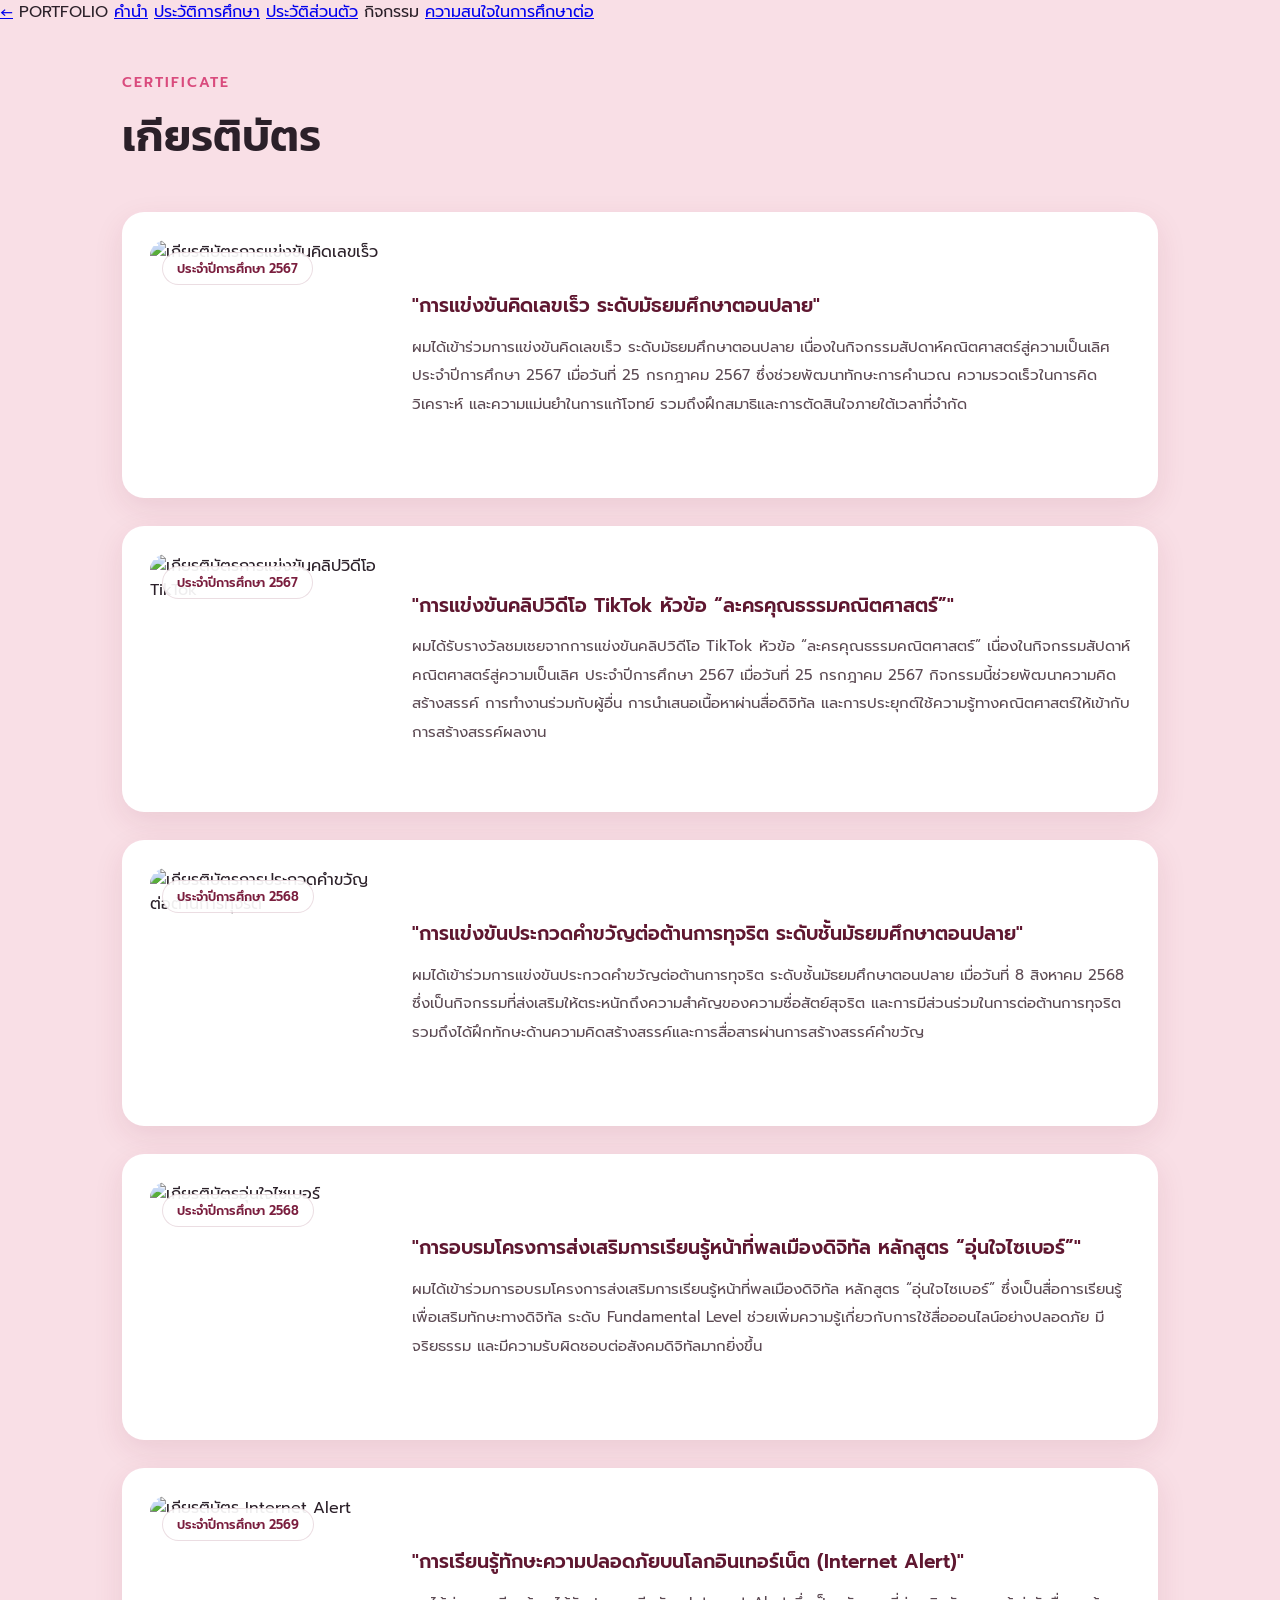
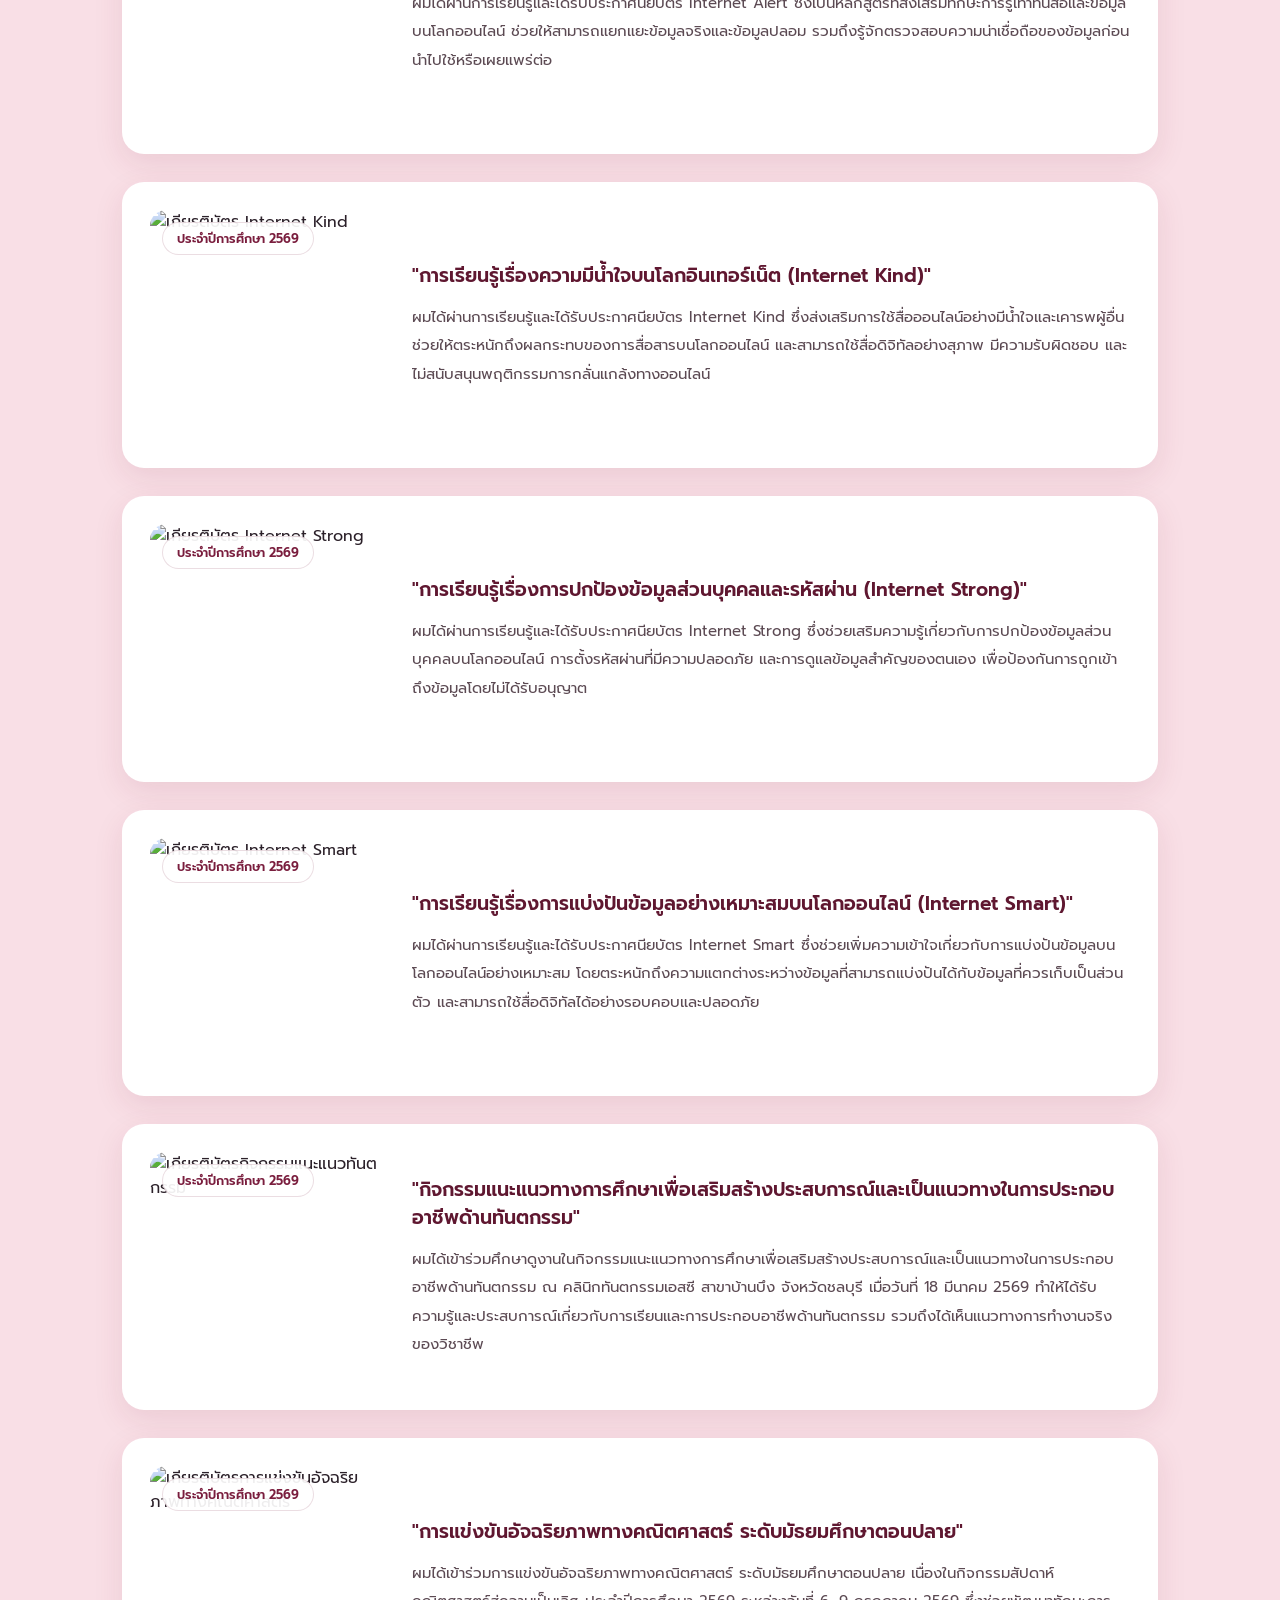
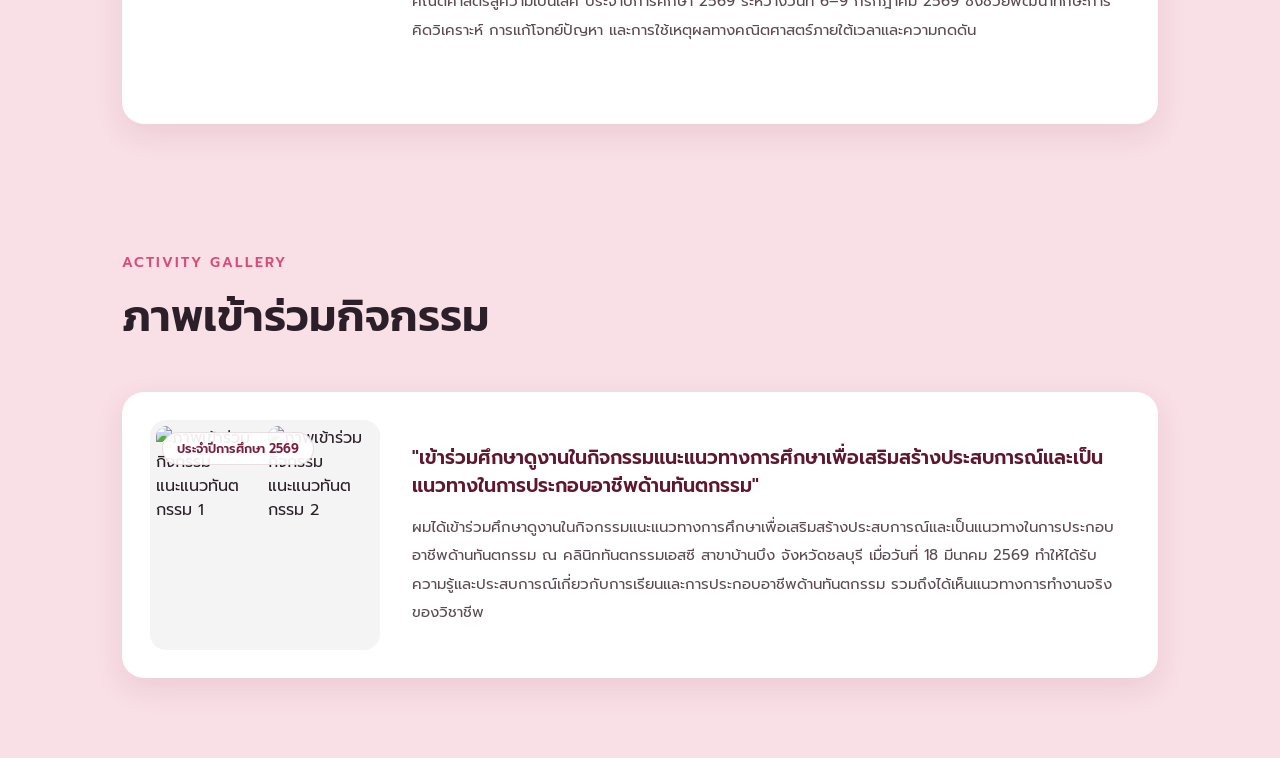
==== activity.html @ 3daf489c "Update activity.html" ====
<!DOCTYPE html>
<html lang="th">
<head>
<meta charset="UTF-8">
<meta name="viewport" content="width=device-width, initial-scale=1.0">
<title>กิจกรรม | Portfolio เอกครินทร์ หงษ์วิเศษ</title>
<link rel="preconnect" href="https://fonts.googleapis.com">
<link href="https://fonts.googleapis.com/css2?family=Kanit:wght@300;400;500;600;700&family=Prompt:wght@300;400;500;600&display=swap" rel="stylesheet">
<link rel="stylesheet" href="styles.css">
<style>
  :root{
    --maroon:#7a1e3e;
    --maroon-dark:#5f1730;
    --pink-bg:#f9dfe6;
    --pink-pill:#e85f8f;
    --pink-pill-dark:#d94b7d;
    --pink-photo:#f2b8c9;
    --ink:#2b2029;
    --ink-soft:#5c4a53;
    --card-bg:#ffffff;
    --card-shadow: 0 10px 30px rgba(122,30,62,0.10);
  }

  *{box-sizing:border-box;}
  html,body{margin:0;padding:0;}
  body{
    font-family:'Prompt','Kanit',sans-serif;
    background:var(--pink-bg);
    color:var(--ink);
    min-height:100vh;
  }

  /* ---------- Header ---------- */
  .page-head{
    max-width:1100px;
    margin:0 auto;
    padding:48px 32px 8px;
  }
  .eyebrow{
    color:var(--pink-pill-dark);
    font-weight:600;
    letter-spacing:2px;
    font-size:14px;
    margin:0 0 10px;
  }
  h1.title{
    font-family:'Kanit',sans-serif;
    font-size:44px;
    font-weight:600;
    margin:0 0 36px;
    color:var(--ink);
  }

  /* ---------- Cert list ---------- */
  .cert-list{
    max-width:1100px;
    margin:0 auto;
    padding:0 32px 80px;
    display:flex;
    flex-direction:column;
    gap:28px;
  }

  .cert-card{
    background:var(--card-bg);
    border-radius:22px;
    box-shadow:var(--card-shadow);
    padding:28px;
    display:grid;
    grid-template-columns:230px 1fr;
    gap:32px;
  }

  /* ---------- Photo box: only the image, shown in full ---------- */
  .cert-photo{
    position:relative;
    background:#ffffff;
    border-radius:16px;
    min-height:230px;
    overflow:hidden;
    display:flex;
    align-items:center;
    justify-content:center;
  }
  .cert-photo img{
    width:100%;
    height:100%;
    object-fit:contain;
    display:block;
  }

  /* ---------- Photo box variant: 2 photos side by side ---------- */
  .cert-photo--double{
    display:grid;
    grid-template-columns:1fr 1fr;
    gap:6px;
    padding:6px;
    background:#f4f4f4;
  }
  .cert-photo--double img{
    width:100%;
    height:100%;
    object-fit:cover;
    border-radius:10px;
  }

  .year-tag{
    position:absolute;
    top:12px;
    left:12px;
    background:rgba(255,255,255,0.92);
    color:var(--maroon);
    font-size:12.5px;
    font-weight:600;
    padding:6px 14px;
    border-radius:999px;
    border:1px solid rgba(122,30,62,0.15);
    z-index:2;
  }

  .cert-body{
    display:flex;
    flex-direction:column;
    justify-content:center;
  }
  .cert-title{
    font-size:19px;
    font-weight:600;
    color:var(--maroon-dark);
    margin:0 0 12px;
    line-height:1.5;
  }
  .cert-desc{
    font-size:15px;
    line-height:1.9;
    color:var(--ink-soft);
    margin:0;
  }

  /* ---------- Responsive ---------- */
  @media (max-width: 760px){
    .page-head{padding:32px 18px 4px;}
    h1.title{font-size:32px;}
    .cert-list{padding:0 18px 60px; gap:20px;}
    .cert-card{
      grid-template-columns:1fr;
      padding:18px;
      gap:16px;
    }
    .cert-photo{min-height:190px;}
    .cert-photo--double{min-height:190px;}
  }
</style>
</head>
<body>

<nav class="topnav">
    <div class="topnav-inner">
        <a href="index.html" class="nav-back" aria-label="กลับหน้าแรก">&#8592;</a>
        <span class="nav-brand">PORTFOLIO</span>
        <a href="intro.html" class="nav-tab">คำนำ</a>
        <a href="education.html" class="nav-tab">ประวัติการศึกษา</a>
        <a href="profile.html" class="nav-tab">ประวัติส่วนตัว</a>
        <span class="nav-tab is-active">กิจกรรม</span>
        <a href="interests.html" class="nav-tab">ความสนใจในการศึกษาต่อ</a>
    </div>
</nav>

  <header class="page-head">
    <p class="eyebrow">CERTIFICATE</p>
    <h1 class="title">เกียรติบัตร</h1>
  </header>

  <main class="cert-list">

    <!-- 1 -->
    <article class="cert-card">
      <div class="cert-photo">
        <img src="images/cert-01.jpg" alt="เกียรติบัตรการแข่งขันคิดเลขเร็ว">
        <span class="year-tag">ประจำปีการศึกษา 2567</span>
      </div>
      <div class="cert-body">
        <p class="cert-title">"การแข่งขันคิดเลขเร็ว ระดับมัธยมศึกษาตอนปลาย"</p>
        <p class="cert-desc">ผมได้เข้าร่วมการแข่งขันคิดเลขเร็ว ระดับมัธยมศึกษาตอนปลาย เนื่องในกิจกรรมสัปดาห์คณิตศาสตร์สู่ความเป็นเลิศ ประจำปีการศึกษา 2567 เมื่อวันที่ 25 กรกฎาคม 2567 ซึ่งช่วยพัฒนาทักษะการคำนวณ ความรวดเร็วในการคิดวิเคราะห์ และความแม่นยำในการแก้โจทย์ รวมถึงฝึกสมาธิและการตัดสินใจภายใต้เวลาที่จำกัด</p>
      </div>
    </article>

    <!-- 2 -->
    <article class="cert-card">
      <div class="cert-photo">
        <img src="images/cert-02.jpg" alt="เกียรติบัตรการแข่งขันคลิปวิดีโอ TikTok">
        <span class="year-tag">ประจำปีการศึกษา 2567</span>
      </div>
      <div class="cert-body">
        <p class="cert-title">"การแข่งขันคลิปวิดีโอ TikTok หัวข้อ “ละครคุณธรรมคณิตศาสตร์”"</p>
        <p class="cert-desc">ผมได้รับรางวัลชมเชยจากการแข่งขันคลิปวิดีโอ TikTok หัวข้อ “ละครคุณธรรมคณิตศาสตร์” เนื่องในกิจกรรมสัปดาห์คณิตศาสตร์สู่ความเป็นเลิศ ประจำปีการศึกษา 2567 เมื่อวันที่ 25 กรกฎาคม 2567 กิจกรรมนี้ช่วยพัฒนาความคิดสร้างสรรค์ การทำงานร่วมกับผู้อื่น การนำเสนอเนื้อหาผ่านสื่อดิจิทัล และการประยุกต์ใช้ความรู้ทางคณิตศาสตร์ให้เข้ากับการสร้างสรรค์ผลงาน</p>
      </div>
    </article>

    <!-- 3 -->
    <article class="cert-card">
      <div class="cert-photo">
        <img src="images/cert-03.jpg" alt="เกียรติบัตรการประกวดคำขวัญต่อต้านการทุจริต">
        <span class="year-tag">ประจำปีการศึกษา 2568</span>
      </div>
      <div class="cert-body">
        <p class="cert-title">"การแข่งขันประกวดคำขวัญต่อต้านการทุจริต ระดับชั้นมัธยมศึกษาตอนปลาย"</p>
        <p class="cert-desc">ผมได้เข้าร่วมการแข่งขันประกวดคำขวัญต่อต้านการทุจริต ระดับชั้นมัธยมศึกษาตอนปลาย เมื่อวันที่ 8 สิงหาคม 2568 ซึ่งเป็นกิจกรรมที่ส่งเสริมให้ตระหนักถึงความสำคัญของความซื่อสัตย์สุจริต และการมีส่วนร่วมในการต่อต้านการทุจริต รวมถึงได้ฝึกทักษะด้านความคิดสร้างสรรค์และการสื่อสารผ่านการสร้างสรรค์คำขวัญ</p>
      </div>
    </article>

    <!-- 4 -->
    <article class="cert-card">
      <div class="cert-photo">
        <img src="images/cert-04.jpg" alt="เกียรติบัตรอุ่นใจไซเบอร์">
        <span class="year-tag">ประจำปีการศึกษา 2568</span>
      </div>
      <div class="cert-body">
        <p class="cert-title">"การอบรมโครงการส่งเสริมการเรียนรู้หน้าที่พลเมืองดิจิทัล หลักสูตร “อุ่นใจไซเบอร์”"</p>
        <p class="cert-desc">ผมได้เข้าร่วมการอบรมโครงการส่งเสริมการเรียนรู้หน้าที่พลเมืองดิจิทัล หลักสูตร “อุ่นใจไซเบอร์” ซึ่งเป็นสื่อการเรียนรู้เพื่อเสริมทักษะทางดิจิทัล ระดับ Fundamental Level ช่วยเพิ่มความรู้เกี่ยวกับการใช้สื่อออนไลน์อย่างปลอดภัย มีจริยธรรม และมีความรับผิดชอบต่อสังคมดิจิทัลมากยิ่งขึ้น</p>
      </div>
    </article>

    <!-- 5 -->
    <article class="cert-card">
      <div class="cert-photo">
        <img src="images/cert-05.jpg" alt="เกียรติบัตร Internet Alert">
        <span class="year-tag">ประจำปีการศึกษา 2569</span>
      </div>
      <div class="cert-body">
        <p class="cert-title">"การเรียนรู้ทักษะความปลอดภัยบนโลกอินเทอร์เน็ต (Internet Alert)"</p>
        <p class="cert-desc">ผมได้ผ่านการเรียนรู้และได้รับประกาศนียบัตร Internet Alert ซึ่งเป็นหลักสูตรที่ส่งเสริมทักษะการรู้เท่าทันสื่อและข้อมูลบนโลกออนไลน์ ช่วยให้สามารถแยกแยะข้อมูลจริงและข้อมูลปลอม รวมถึงรู้จักตรวจสอบความน่าเชื่อถือของข้อมูลก่อนนำไปใช้หรือเผยแพร่ต่อ</p>
      </div>
    </article>

    <!-- 6 -->
    <article class="cert-card">
      <div class="cert-photo">
        <img src="images/cert-06.jpg" alt="เกียรติบัตร Internet Kind">
        <span class="year-tag">ประจำปีการศึกษา 2569</span>
      </div>
      <div class="cert-body">
        <p class="cert-title">"การเรียนรู้เรื่องความมีน้ำใจบนโลกอินเทอร์เน็ต (Internet Kind)"</p>
        <p class="cert-desc">ผมได้ผ่านการเรียนรู้และได้รับประกาศนียบัตร Internet Kind ซึ่งส่งเสริมการใช้สื่อออนไลน์อย่างมีน้ำใจและเคารพผู้อื่น ช่วยให้ตระหนักถึงผลกระทบของการสื่อสารบนโลกออนไลน์ และสามารถใช้สื่อดิจิทัลอย่างสุภาพ มีความรับผิดชอบ และไม่สนับสนุนพฤติกรรมการกลั่นแกล้งทางออนไลน์</p>
      </div>
    </article>

    <!-- 7 -->
    <article class="cert-card">
      <div class="cert-photo">
        <img src="images/cert-07.jpg" alt="เกียรติบัตร Internet Strong">
        <span class="year-tag">ประจำปีการศึกษา 2569</span>
      </div>
      <div class="cert-body">
        <p class="cert-title">"การเรียนรู้เรื่องการปกป้องข้อมูลส่วนบุคคลและรหัสผ่าน (Internet Strong)"</p>
        <p class="cert-desc">ผมได้ผ่านการเรียนรู้และได้รับประกาศนียบัตร Internet Strong ซึ่งช่วยเสริมความรู้เกี่ยวกับการปกป้องข้อมูลส่วนบุคคลบนโลกออนไลน์ การตั้งรหัสผ่านที่มีความปลอดภัย และการดูแลข้อมูลสำคัญของตนเอง เพื่อป้องกันการถูกเข้าถึงข้อมูลโดยไม่ได้รับอนุญาต</p>
      </div>
    </article>

    <!-- 8 -->
    <article class="cert-card">
      <div class="cert-photo">
        <img src="images/cert-08.jpg" alt="เกียรติบัตร Internet Smart">
        <span class="year-tag">ประจำปีการศึกษา 2569</span>
      </div>
      <div class="cert-body">
        <p class="cert-title">"การเรียนรู้เรื่องการแบ่งปันข้อมูลอย่างเหมาะสมบนโลกออนไลน์ (Internet Smart)"</p>
        <p class="cert-desc">ผมได้ผ่านการเรียนรู้และได้รับประกาศนียบัตร Internet Smart ซึ่งช่วยเพิ่มความเข้าใจเกี่ยวกับการแบ่งปันข้อมูลบนโลกออนไลน์อย่างเหมาะสม โดยตระหนักถึงความแตกต่างระหว่างข้อมูลที่สามารถแบ่งปันได้กับข้อมูลที่ควรเก็บเป็นส่วนตัว และสามารถใช้สื่อดิจิทัลได้อย่างรอบคอบและปลอดภัย</p>
      </div>
    </article>

    <!-- 9 -->
    <article class="cert-card">
      <div class="cert-photo">
        <img src="images/cert-09.jpg" alt="เกียรติบัตรกิจกรรมแนะแนวทันตกรรม">
        <span class="year-tag">ประจำปีการศึกษา 2569</span>
      </div>
      <div class="cert-body">
        <p class="cert-title">"กิจกรรมแนะแนวทางการศึกษาเพื่อเสริมสร้างประสบการณ์และเป็นแนวทางในการประกอบอาชีพด้านทันตกรรม"</p>
        <p class="cert-desc">ผมได้เข้าร่วมศึกษาดูงานในกิจกรรมแนะแนวทางการศึกษาเพื่อเสริมสร้างประสบการณ์และเป็นแนวทางในการประกอบอาชีพด้านทันตกรรม ณ คลินิกทันตกรรมเอสซี สาขาบ้านบึง จังหวัดชลบุรี เมื่อวันที่ 18 มีนาคม 2569 ทำให้ได้รับความรู้และประสบการณ์เกี่ยวกับการเรียนและการประกอบอาชีพด้านทันตกรรม รวมถึงได้เห็นแนวทางการทำงานจริงของวิชาชีพ</p>
      </div>
    </article>

    <!-- 10 -->
    <article class="cert-card">
      <div class="cert-photo">
        <img src="images/cert-10.jpg" alt="เกียรติบัตรการแข่งขันอัจฉริยภาพทางคณิตศาสตร์">
        <span class="year-tag">ประจำปีการศึกษา 2569</span>
      </div>
      <div class="cert-body">
        <p class="cert-title">"การแข่งขันอัจฉริยภาพทางคณิตศาสตร์ ระดับมัธยมศึกษาตอนปลาย"</p>
        <p class="cert-desc">ผมได้เข้าร่วมการแข่งขันอัจฉริยภาพทางคณิตศาสตร์ ระดับมัธยมศึกษาตอนปลาย เนื่องในกิจกรรมสัปดาห์คณิตศาสตร์สู่ความเป็นเลิศ ประจำปีการศึกษา 2569 ระหว่างวันที่ 6–9 กรกฎาคม 2569 ซึ่งช่วยพัฒนาทักษะการคิดวิเคราะห์ การแก้โจทย์ปัญหา และการใช้เหตุผลทางคณิตศาสตร์ภายใต้เวลาและความกดดัน</p>
      </div>
    </article>

  </main>

  <header class="page-head">
    <p class="eyebrow">ACTIVITY GALLERY</p>
    <h1 class="title">ภาพเข้าร่วมกิจกรรม</h1>
  </header>

  <main class="cert-list">

    <!-- Activity 1 -->
    <article class="cert-card">
      <div class="cert-photo cert-photo--double">
        <img src="images/activity-01-1.jpg" alt="ภาพเข้าร่วมกิจกรรมแนะแนวทันตกรรม 1">
        <img src="images/activity-01-2.jpg" alt="ภาพเข้าร่วมกิจกรรมแนะแนวทันตกรรม 2">
        <span class="year-tag">ประจำปีการศึกษา 2569</span>
      </div>
      <div class="cert-body">
        <p class="cert-title">"เข้าร่วมศึกษาดูงานในกิจกรรมแนะแนวทางการศึกษาเพื่อเสริมสร้างประสบการณ์และเป็นแนวทางในการประกอบอาชีพด้านทันตกรรม"</p>
        <p class="cert-desc">ผมได้เข้าร่วมศึกษาดูงานในกิจกรรมแนะแนวทางการศึกษาเพื่อเสริมสร้างประสบการณ์และเป็นแนวทางในการประกอบอาชีพด้านทันตกรรม ณ คลินิกทันตกรรมเอสซี สาขาบ้านบึง จังหวัดชลบุรี เมื่อวันที่ 18 มีนาคม 2569 ทำให้ได้รับความรู้และประสบการณ์เกี่ยวกับการเรียนและการประกอบอาชีพด้านทันตกรรม รวมถึงได้เห็นแนวทางการทำงานจริงของวิชาชีพ</p>
      </div>
    </article>

  </main>

</body>
</html>
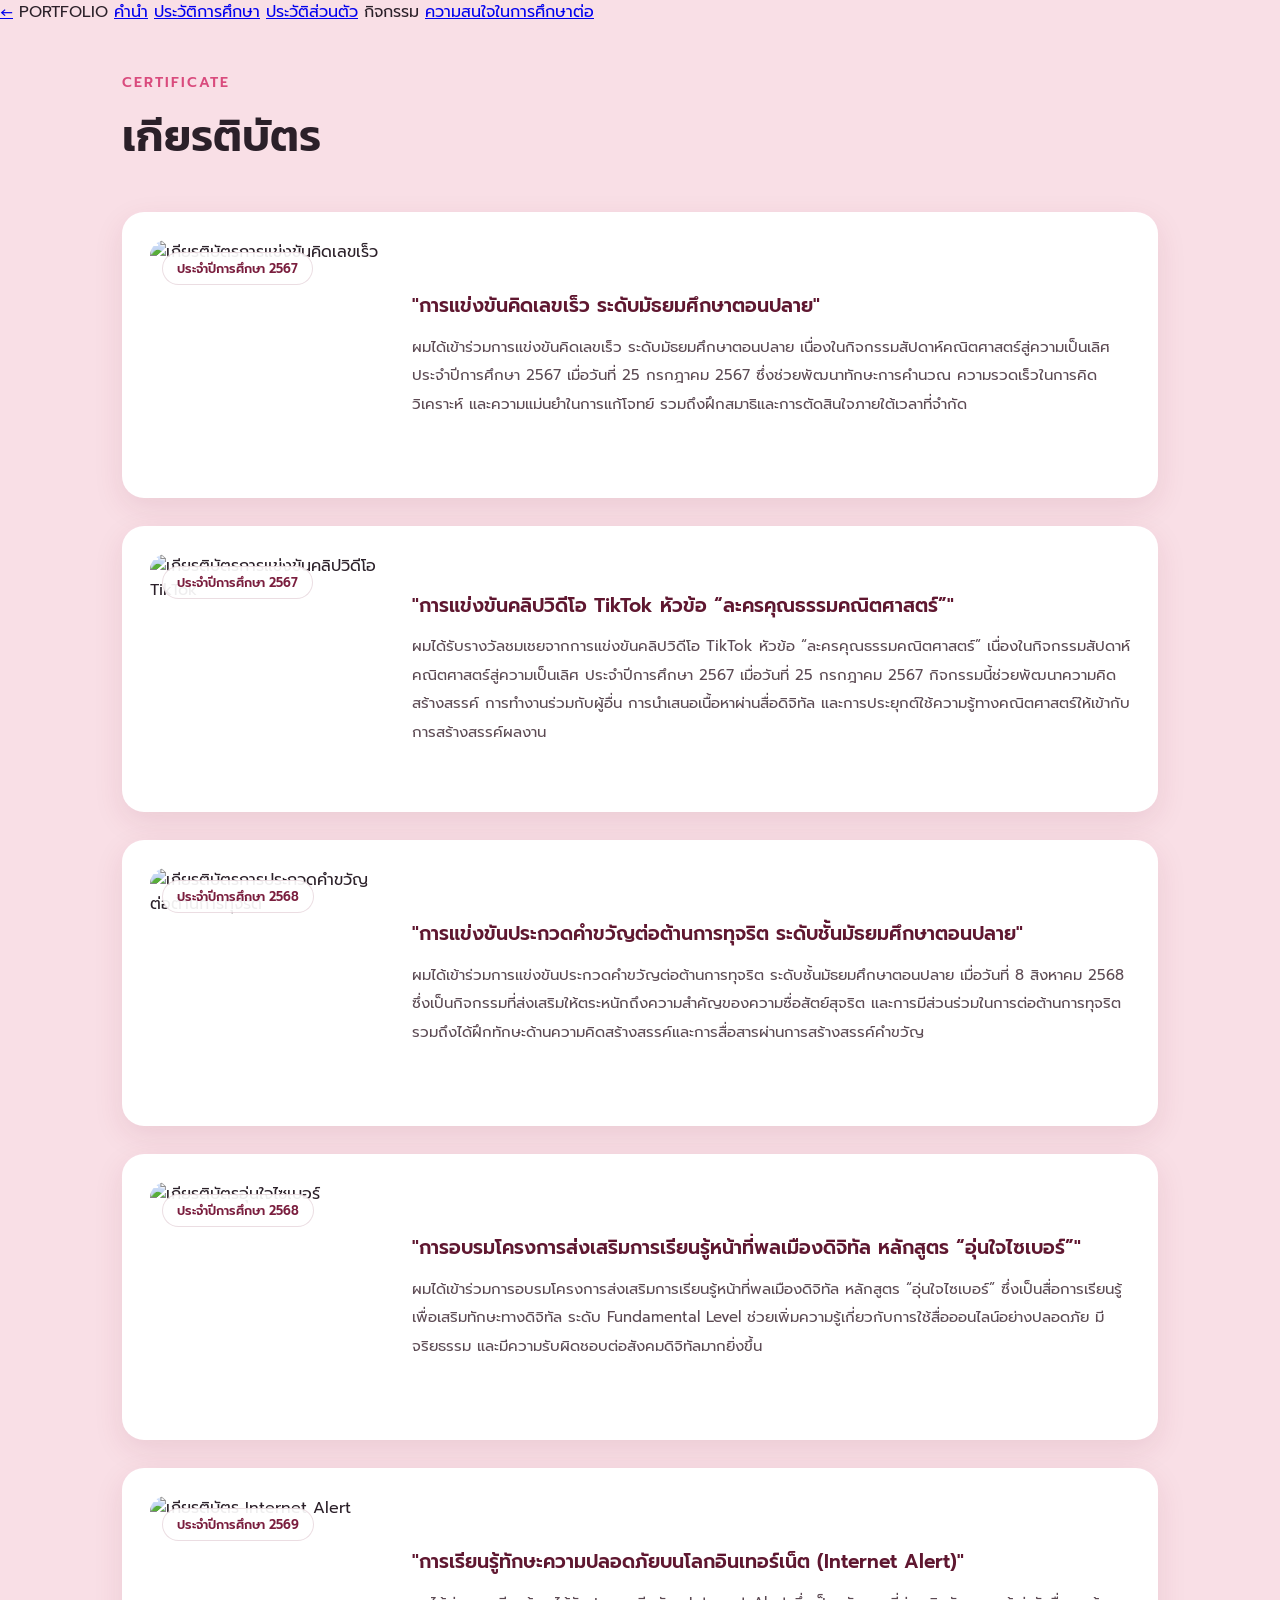
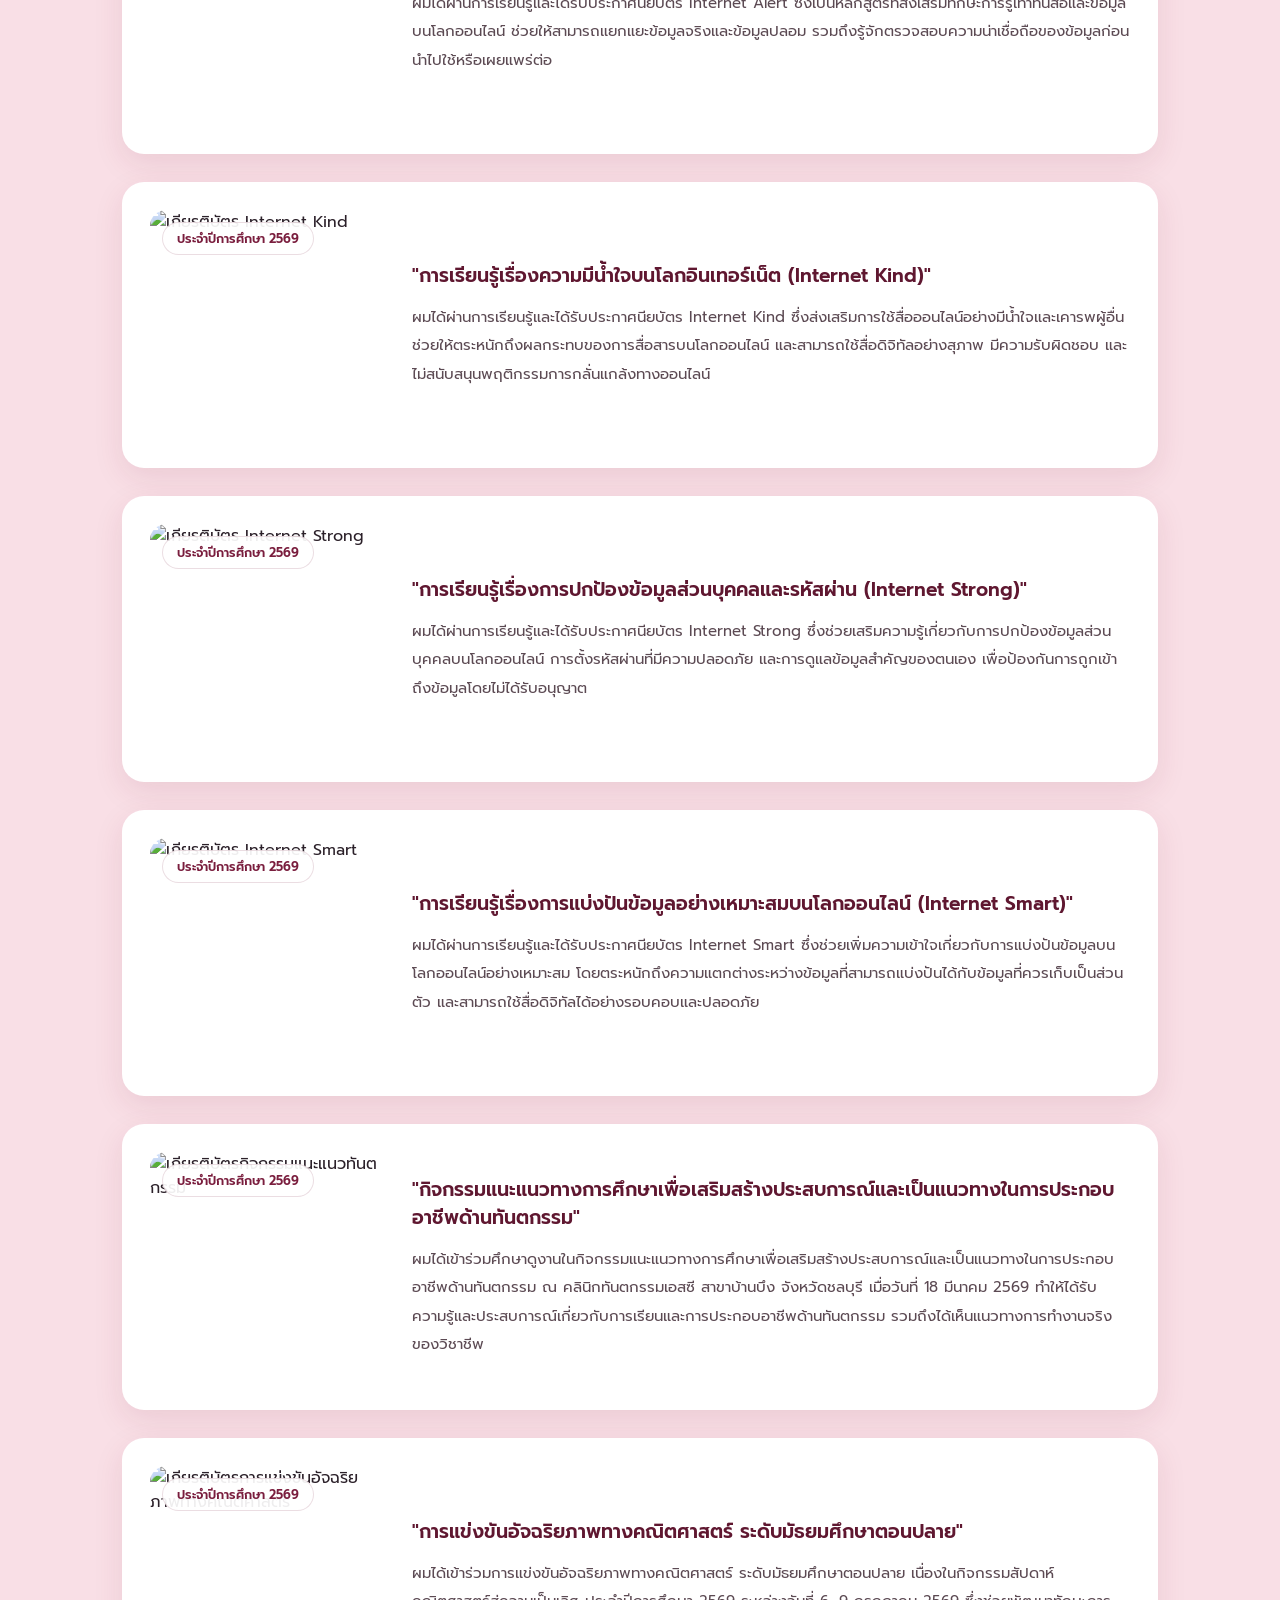
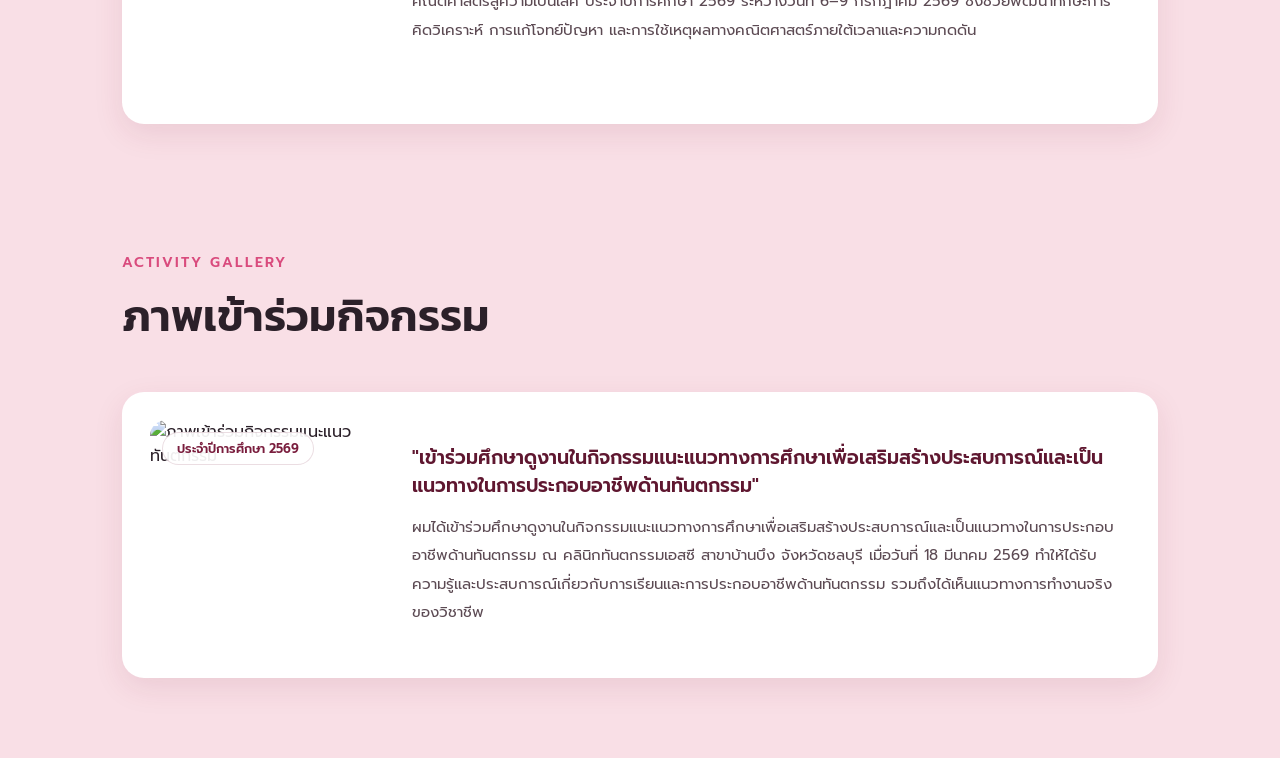
==== commit d998ffcb: "Update activity.html" ====
--- a/activity.html
+++ b/activity.html
@@ -3,7 +3,7 @@
 <head>
 <meta charset="UTF-8">
 <meta name="viewport" content="width=device-width, initial-scale=1.0">
-<title>กิจกรรม | Portfolio เอกครินทร์ หงษ์วิเศษ</title>
+<title>เกียรติบัตร | Portfolio เอกครินทร์ หงษ์วิเศษ</title>
 <link rel="preconnect" href="https://fonts.googleapis.com">
 <link href="https://fonts.googleapis.com/css2?family=Kanit:wght@300;400;500;600;700&family=Prompt:wght@300;400;500;600&display=swap" rel="stylesheet">
 <link rel="stylesheet" href="styles.css">
@@ -304,9 +304,8 @@
 
     <!-- Activity 1 -->
     <article class="cert-card">
-      <div class="cert-photo cert-photo--double">
-        <img src="images/activity-01-1.jpg" alt="ภาพเข้าร่วมกิจกรรมแนะแนวทันตกรรม 1">
-        <img src="images/activity-01-2.jpg" alt="ภาพเข้าร่วมกิจกรรมแนะแนวทันตกรรม 2">
+      <div class="cert-photo">
+        <img src="images/activity-01.jpg" alt="ภาพเข้าร่วมกิจกรรมแนะแนวทันตกรรม">
         <span class="year-tag">ประจำปีการศึกษา 2569</span>
       </div>
       <div class="cert-body">
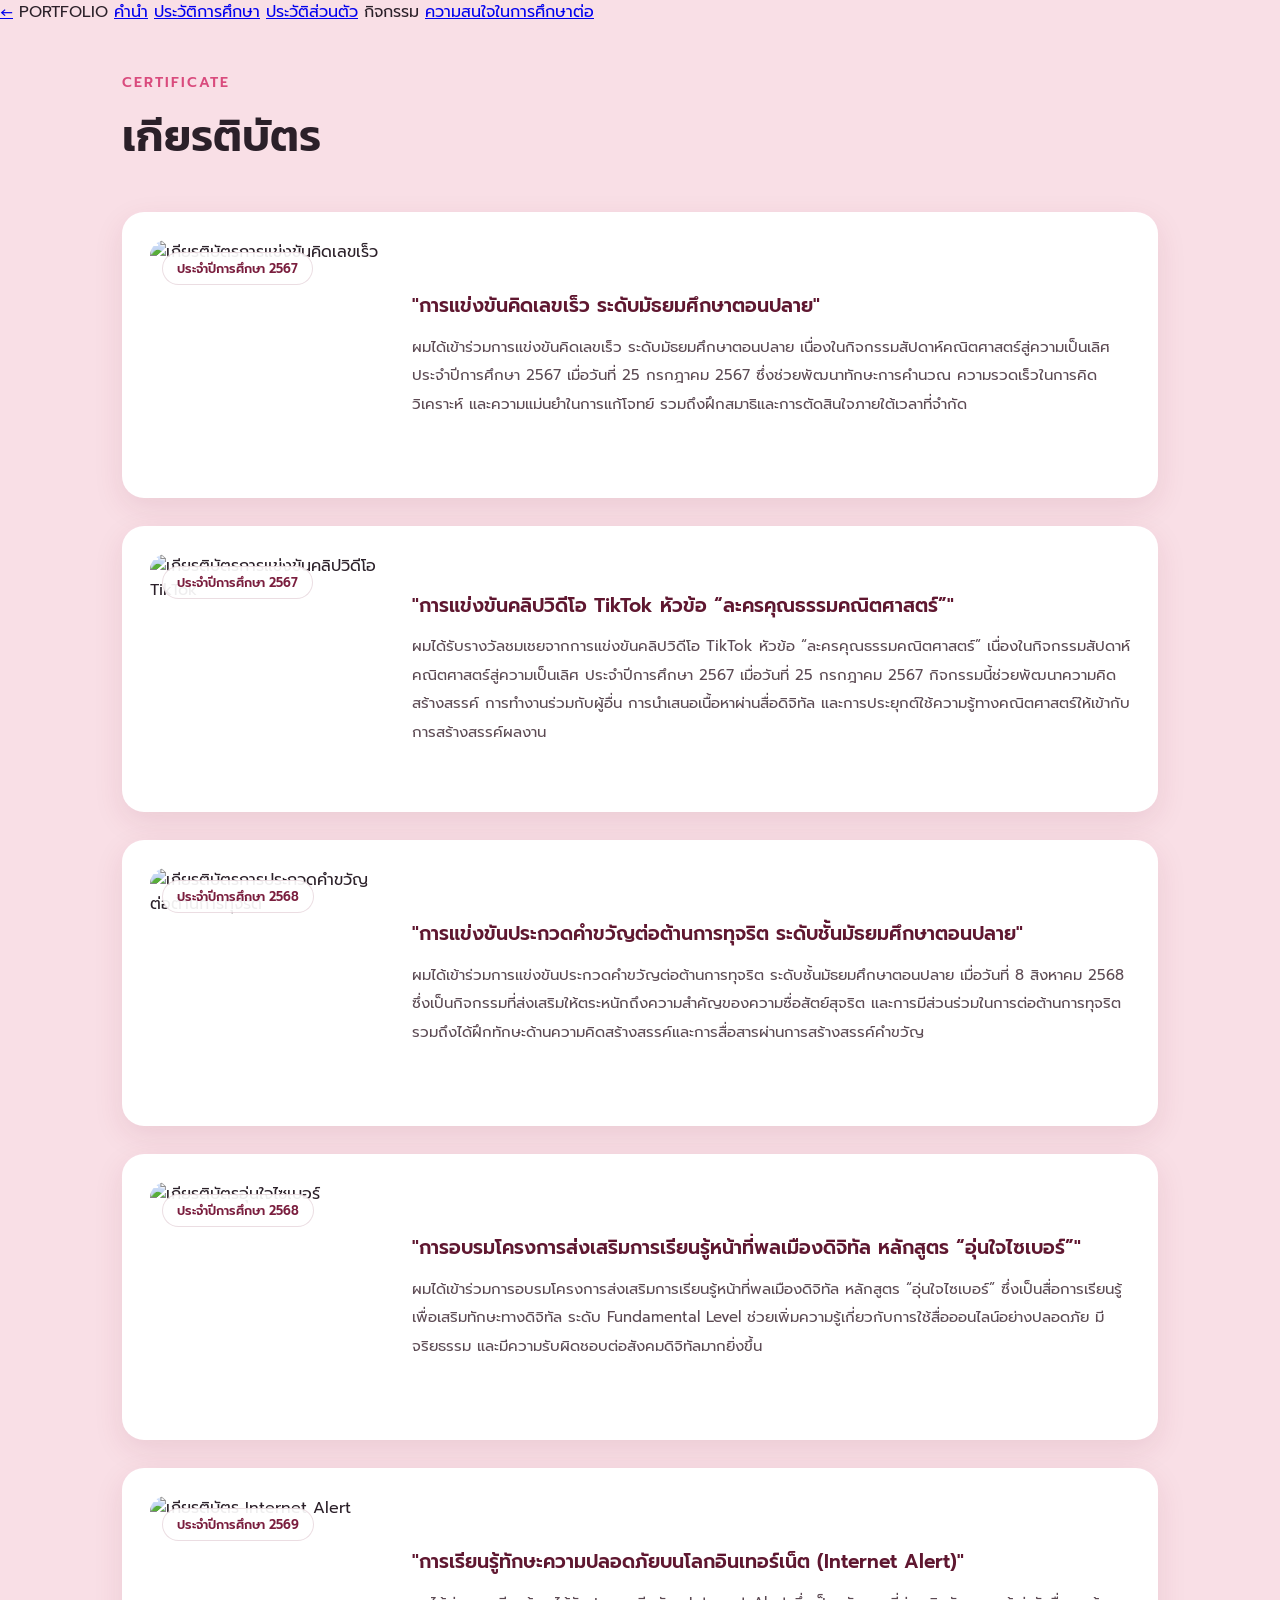
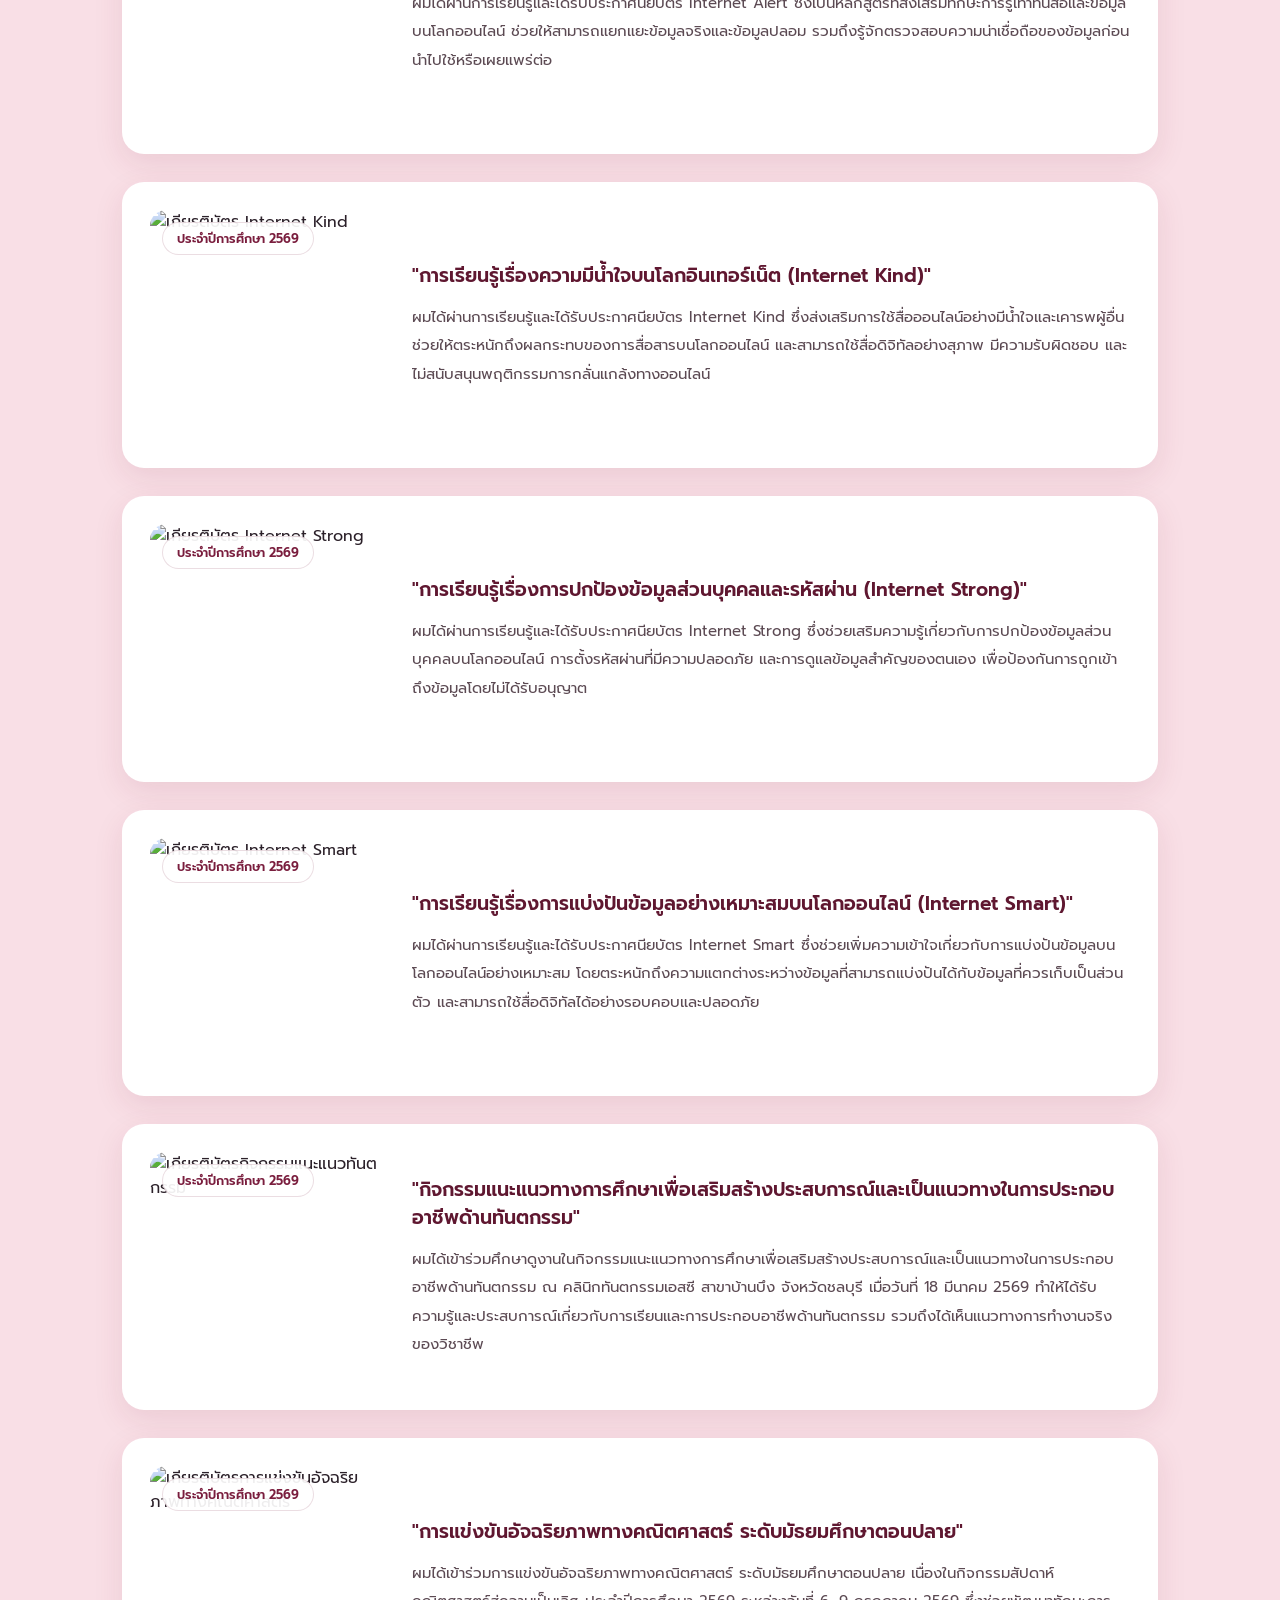
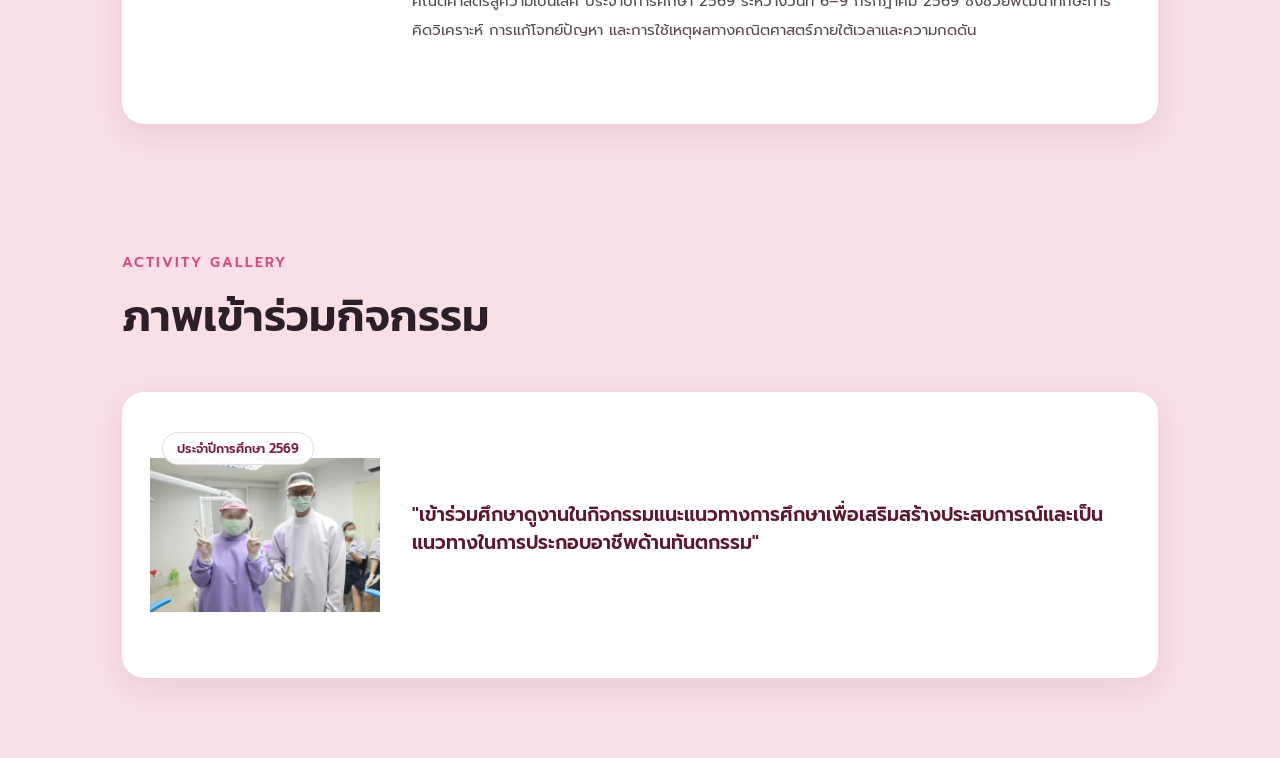
==== commit dbf545d3: "Update activity.html" ====
--- a/activity.html
+++ b/activity.html
@@ -3,7 +3,7 @@
 <head>
 <meta charset="UTF-8">
 <meta name="viewport" content="width=device-width, initial-scale=1.0">
-<title>เกียรติบัตร | Portfolio เอกครินทร์ หงษ์วิเศษ</title>
+<title>กิจกรรม | Portfolio เอกครินทร์ หงษ์วิเศษ</title>
 <link rel="preconnect" href="https://fonts.googleapis.com">
 <link href="https://fonts.googleapis.com/css2?family=Kanit:wght@300;400;500;600;700&family=Prompt:wght@300;400;500;600&display=swap" rel="stylesheet">
 <link rel="stylesheet" href="styles.css">
@@ -310,8 +310,7 @@
       </div>
       <div class="cert-body">
         <p class="cert-title">"เข้าร่วมศึกษาดูงานในกิจกรรมแนะแนวทางการศึกษาเพื่อเสริมสร้างประสบการณ์และเป็นแนวทางในการประกอบอาชีพด้านทันตกรรม"</p>
-        <p class="cert-desc">ผมได้เข้าร่วมศึกษาดูงานในกิจกรรมแนะแนวทางการศึกษาเพื่อเสริมสร้างประสบการณ์และเป็นแนวทางในการประกอบอาชีพด้านทันตกรรม ณ คลินิกทันตกรรมเอสซี สาขาบ้านบึง จังหวัดชลบุรี เมื่อวันที่ 18 มีนาคม 2569 ทำให้ได้รับความรู้และประสบการณ์เกี่ยวกับการเรียนและการประกอบอาชีพด้านทันตกรรม รวมถึงได้เห็นแนวทางการทำงานจริงของวิชาชีพ</p>
-      </div>
+              </div>
     </article>
 
   </main>
